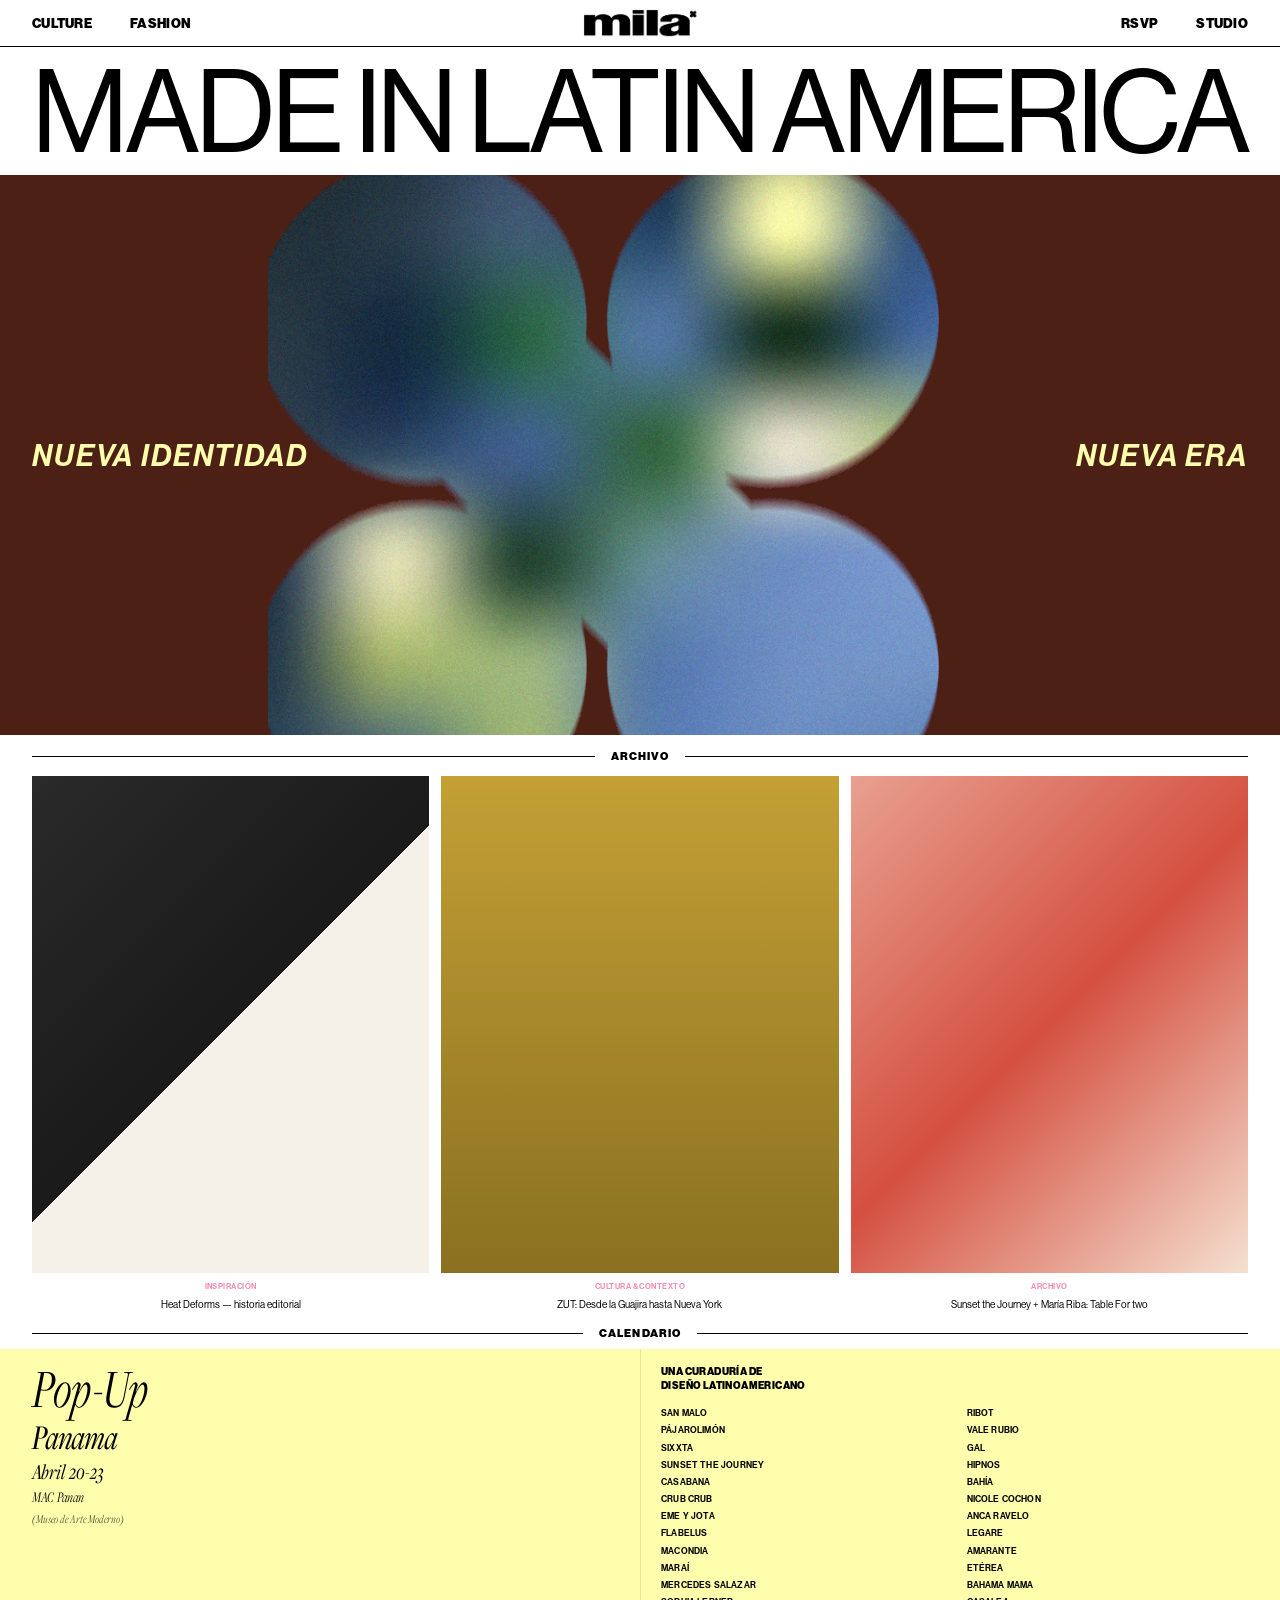
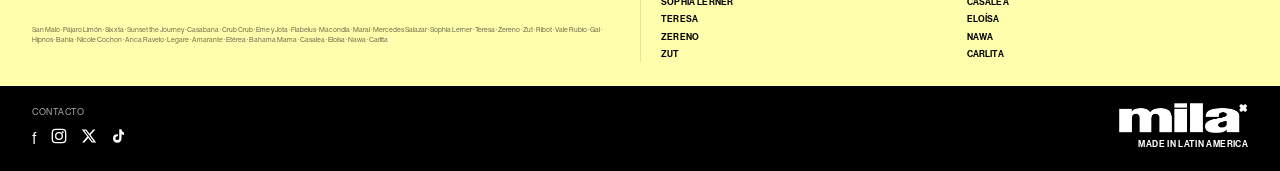
==== index.html @ c426e296 "Fix responsive issues: nav logo, tagline clipping, hero labels - Override global img max-width for n" ====
<!DOCTYPE html>
<html lang="es">
<head>
  <meta charset="UTF-8">
  <meta name="viewport" content="width=device-width, initial-scale=1.0">
  <title>MILA — Made in Latin America</title>
  <link rel="stylesheet" href="styles.css">
</head>
<body>

  <nav class="nav">
    <ul class="nav__links">
      <li><a href="culture.html">Culture</a></li>
      <li><a href="fashion.html">Fashion</a></li>
    </ul>
    <a href="/" class="nav__logo">
      <img src="assets/logo-black.png" alt="mila" class="nav__logo-img">
    </a>
    <ul class="nav__links">
      <li><a href="rsvp.html">RSVP</a></li>
      <li><a href="studio.html">Studio</a></li>
    </ul>
  </nav>

  <h1 class="hero-tagline">MADE IN LATIN AMERICA</h1>

  <section class="hero">
    <img src="assets/clover-gradient.png" alt="" class="hero__clover-img">
    <span class="hero__label hero__label--left">Nueva identidad</span>
    <span class="hero__label hero__label--right">Nueva era</span>
  </section>

  <div class="divider-line"></div>
  <h2 class="section-title">Archivo</h2>

  <section class="archivo">
    <article class="archivo__card">
      <div class="archivo__card-img archivo__card-img--editorial"></div>
      <span class="archivo__card-category">Inspiraci&oacute;n</span>
      <span class="archivo__card-title">Heat Deforms &mdash; historia editorial</span>
    </article>
    <article class="archivo__card">
      <div class="archivo__card-img archivo__card-img--zut"></div>
      <span class="archivo__card-category">Cultura &amp; Contexto</span>
      <span class="archivo__card-title">ZUT: Desde la Guajira hasta Nueva York</span>
    </article>
    <article class="archivo__card">
      <div class="archivo__card-img archivo__card-img--sunset"></div>
      <span class="archivo__card-category">Archivo</span>
      <span class="archivo__card-title">Sunset the Journey + Mar&iacute;a Riba: Table For two</span>
    </article>
  </section>

  <div class="divider-line"></div>
  <h2 class="section-title">Calendario</h2>

  <section class="calendario-section">
    <div class="calendario">
      <div class="calendario__poster">
        <div>
          <div class="calendario__poster-script">Pop-Up</div>
          <div class="calendario__poster-location">Panama</div>
          <div class="calendario__poster-dates">Abril 20-23</div>
          <div class="calendario__poster-venue">MAC Panan<br><small>(Museo de Arte Moderno)</small></div>
        </div>
        <div class="calendario__poster-brands-small">
          San Malo &middot; P&aacute;jaro Lim&oacute;n &middot; Sixxta &middot; Sunset the Journey &middot; Casabana &middot; Crub Crub &middot; Eme y Jota &middot; Flabelus &middot; Macondia &middot; Mara&iacute; &middot; Mercedes Salazar &middot; Sophia Lerner &middot; Teresa &middot; Zereno &middot; Zut &middot; Ribot &middot; Vale Rubio &middot; Gal &middot; Hipnos &middot; Bah&iacute;a &middot; Nicole Cochon &middot; Anca Ravelo &middot; Legare &middot; Amarante &middot; Et&eacute;rea &middot; Bahama Mama &middot; Casalea &middot; Elo&iacute;sa &middot; Nawa &middot; Carlita
        </div>
      </div>
      <div class="calendario__info">
        <div class="calendario__info-header">Una curadur&iacute;a de<br>dise&ntilde;o latinoamericano</div>
        <div class="calendario__brands">
          <span>San Malo</span><span>Ribot</span>
          <span>P&aacute;jarolim&oacute;n</span><span>Vale Rubio</span>
          <span>Sixxta</span><span>Gal</span>
          <span>Sunset the Journey</span><span>Hipnos</span>
          <span>Casabana</span><span>Bah&iacute;a</span>
          <span>Crub Crub</span><span>Nicole Cochon</span>
          <span>Eme y Jota</span><span>Anca Ravelo</span>
          <span>Flabelus</span><span>Legare</span>
          <span>Macondia</span><span>Amarante</span>
          <span>Mara&iacute;</span><span>Et&eacute;rea</span>
          <span>Mercedes Salazar</span><span>Bahama Mama</span>
          <span>Sophia Lerner</span><span>Casalea</span>
          <span>Teresa</span><span>Elo&iacute;sa</span>
          <span>Zereno</span><span>Nawa</span>
          <span>Zut</span><span>Carlita</span>
        </div>
      </div>
    </div>
  </section>

  <footer class="footer-black">
    <div class="footer-black__left">
      <span class="footer-black__label">Contacto</span>
      <ul class="footer-black__socials">
        <li><a href="#" aria-label="Facebook">f</a></li>
        <li><a href="#" aria-label="Instagram"><svg width="16" height="16" viewBox="0 0 24 24" fill="none" stroke="currentColor" stroke-width="2" stroke-linecap="round" stroke-linejoin="round"><rect x="2" y="2" width="20" height="20" rx="5" ry="5"/><circle cx="12" cy="12" r="5"/><circle cx="17.5" cy="6.5" r="1.5" fill="currentColor" stroke="none"/></svg></a></li>
        <li><a href="#" aria-label="X/Twitter"><svg width="16" height="16" viewBox="0 0 24 24" fill="currentColor"><path d="M18.244 2.25h3.308l-7.227 8.26 8.502 11.24H16.17l-5.214-6.817L4.99 21.75H1.68l7.73-8.835L1.254 2.25H8.08l4.713 6.231zm-1.161 17.52h1.833L7.084 4.126H5.117z"/></svg></a></li>
        <li><a href="#" aria-label="TikTok"><svg width="16" height="16" viewBox="0 0 24 24" fill="currentColor"><path d="M19.59 6.69a4.83 4.83 0 0 1-3.77-4.25V2h-3.45v13.67a2.89 2.89 0 0 1-2.88 2.5 2.89 2.89 0 0 1 0-5.78 2.92 2.92 0 0 1 .88.13V9.4a6.84 6.84 0 0 0-1-.05A6.33 6.33 0 0 0 3 15.57 6.33 6.33 0 0 0 9.37 22a6.33 6.33 0 0 0 6.38-6.22V9.4a8.16 8.16 0 0 0 3.84.96V7.04a4.84 4.84 0 0 1-.01-.35Z"/></svg></a></li>
      </ul>
    </div>
    <div class="footer-black__right">
      <img src="assets/logo-white.png" alt="mila" class="footer__logo-img">
      <span class="footer-black__tagline">Made in Latin America</span>
    </div>
  </footer>

  <script>
    function fitTagline() {
      var el = document.querySelector('.hero-tagline');
      if (!el) return;
      var span = document.createElement('span');
      span.style.cssText = 'position:absolute;visibility:hidden;white-space:nowrap;font:400 100px/1 "Neue Haas Grotesk","Helvetica Neue",Helvetica,Arial,sans-serif;letter-spacing:-0.03em;text-transform:uppercase';
      span.textContent = el.textContent;
      document.body.appendChild(span);
      var textW = span.offsetWidth;
      document.body.removeChild(span);
      var targetW = window.innerWidth;
      var pad = parseFloat(getComputedStyle(document.documentElement).getPropertyValue('--pad')) || 32;
      var availW = targetW - pad * 2;
      el.style.fontSize = (availW / textW * 100) + 'px';
    }
    document.fonts.ready.then(fitTagline);
    window.addEventListener('resize', fitTagline);
  </script>
</body>
</html>
---- styles.css ----
/* ============================================
   MILA — Made in Latin America
   Brand Website Styles (2026)
   ============================================ */

/* --- Neue Haas Grotesk Display Pro --- */
@font-face {
  font-family: 'Neue Haas Grotesk';
  src: url('fonts/NHaasGrotesk/NHaasGroteskDSPro-55Rg.woff2') format('woff2'),
       url('fonts/NHaasGrotesk/NHaasGroteskDSPro-55Rg.otf') format('opentype');
  font-weight: 400;
  font-style: normal;
  font-display: swap;
}

@font-face {
  font-family: 'Neue Haas Grotesk';
  src: url('fonts/NHaasGrotesk/NHaasGroteskDSPro-56It.woff2') format('woff2'),
       url('fonts/NHaasGrotesk/NHaasGroteskDSPro-56It.otf') format('opentype');
  font-weight: 400;
  font-style: italic;
  font-display: swap;
}

@font-face {
  font-family: 'Neue Haas Grotesk';
  src: url('fonts/NHaasGrotesk/NHaasGroteskDSPro-65Md.woff2') format('woff2'),
       url('fonts/NHaasGrotesk/NHaasGroteskDSPro-65Md.otf') format('opentype');
  font-weight: 500;
  font-style: normal;
  font-display: swap;
}

@font-face {
  font-family: 'Neue Haas Grotesk';
  src: url('fonts/NHaasGrotesk/NHaasGroteskDSPro-66MdIt.woff2') format('woff2'),
       url('fonts/NHaasGrotesk/NHaasGroteskDSPro-66MdIt.otf') format('opentype');
  font-weight: 500;
  font-style: italic;
  font-display: swap;
}

@font-face {
  font-family: 'Neue Haas Grotesk';
  src: url('fonts/NHaasGrotesk/NHaasGroteskDSPro-95Blk.woff2') format('woff2'),
       url('fonts/NHaasGrotesk/NHaasGroteskDSPro-95Blk.otf') format('opentype');
  font-weight: 900;
  font-style: normal;
  font-display: swap;
}

/* --- Freight Display Compressed Pro --- */
@font-face {
  font-family: 'Freight Display';
  src: url('fonts/FreightDisplay/FreightDisplayCompressed-Light.woff2') format('woff2'),
       url('fonts/FreightDisplay/FreightDisplayCompressed-Light.otf') format('opentype');
  font-weight: 300;
  font-style: normal;
  font-display: swap;
}

@font-face {
  font-family: 'Freight Display';
  src: url('fonts/FreightDisplay/FreightDisplayCompressed-LightItalic.woff2') format('woff2'),
       url('fonts/FreightDisplay/FreightDisplayCompressed-LightItalic.otf') format('opentype');
  font-weight: 300;
  font-style: italic;
  font-display: swap;
}

@font-face {
  font-family: 'Freight Display';
  src: url('fonts/FreightDisplay/FreightDisplayCompressed-Book.woff2') format('woff2'),
       url('fonts/FreightDisplay/FreightDisplayCompressed-Book.otf') format('opentype');
  font-weight: 400;
  font-style: normal;
  font-display: swap;
}

@font-face {
  font-family: 'Freight Display';
  src: url('fonts/FreightDisplay/FreightDisplayCompressed-BookItalic.woff2') format('woff2'),
       url('fonts/FreightDisplay/FreightDisplayCompressed-BookItalic.otf') format('opentype');
  font-weight: 400;
  font-style: italic;
  font-display: swap;
}

@font-face {
  font-family: 'Freight Display';
  src: url('fonts/FreightDisplay/FreightDisplayCompressed-Medium.woff2') format('woff2'),
       url('fonts/FreightDisplay/FreightDisplayCompressed-Medium.otf') format('opentype');
  font-weight: 500;
  font-style: normal;
  font-display: swap;
}

@font-face {
  font-family: 'Freight Display';
  src: url('fonts/FreightDisplay/FreightDisplayCompressed-MediumItalic.woff2') format('woff2'),
       url('fonts/FreightDisplay/FreightDisplayCompressed-MediumItalic.otf') format('opentype');
  font-weight: 500;
  font-style: italic;
  font-display: swap;
}

:root {
  --yellow: #FFFEAC;
  --pink: #F48BB3;
  --cream: #F1EDE4;
  --black: #000000;
  --burgundy: #4E1717;
  --brown: #593622;
  --green: #3A6A53;
  --blue: #638DB8;
  --gray: #605F5B;
  --lavender: #9582B8;
  --font-sans: 'Neue Haas Grotesk', 'Helvetica Neue', Helvetica, Arial, sans-serif;
  --font-serif: 'Freight Display', Georgia, 'Times New Roman', serif;
  --pad: 32px;
}

*, *::before, *::after { margin: 0; padding: 0; box-sizing: border-box; }

html {
  font-size: 16px;
  -webkit-font-smoothing: antialiased;
  -moz-osx-font-smoothing: grayscale;
}

body {
  font-family: var(--font-sans);
  color: var(--black);
  background: #fff;
  line-height: 1.4;
}

a { text-decoration: none; color: inherit; }
img { max-width: 100%; display: block; }
img.nav__logo-img,
img.footer__logo-img { max-width: none; }

/* ============================================
   NAVIGATION
   ============================================ */
.nav {
  display: flex;
  align-items: center;
  justify-content: space-between;
  padding: 12px var(--pad);
  border-bottom: 1px solid var(--black);
  position: sticky;
  top: 0;
  background: #fff;
  z-index: 100;
}

.nav--dark {
  background: var(--black);
  border-bottom-color: rgba(255,255,255,0.15);
}

.nav--dark .nav__links a,
.nav--dark .logo-text,
.nav--dark .logo-clover { color: #fff; }

.nav__links {
  display: flex;
  gap: clamp(12px, 3vw, 48px);
  list-style: none;
}

.nav__links a {
  font-family: var(--font-sans);
  font-size: clamp(9px, 1.2vw, 13px);
  font-weight: 700;
  text-transform: uppercase;
  letter-spacing: 0.02em;
  transition: opacity 0.2s;
}

.nav__links a:hover { opacity: 0.6; }

.nav__links a.active {
  font-weight: 700;
  text-decoration: underline;
  text-underline-offset: 4px;
}

.nav__logo {
  position: absolute;
  left: 50%;
  transform: translateX(-50%);
  display: flex;
  align-items: center;
}

.nav__logo-img {
  height: clamp(18px, 2.5vw, 28px);
  width: auto;
}

/* ============================================
   HOMEPAGE HERO
   ============================================ */
.hero-tagline {
  margin: 0;
  padding: 8px var(--pad) 4px;
  font-family: var(--font-sans);
  font-weight: 400;
  letter-spacing: -0.03em;
  line-height: 1;
  text-transform: uppercase;
  white-space: nowrap;
  width: 100%;
  display: block;
}

.hero {
  margin: 0;
  position: relative;
  background: #4C2015;
  overflow: hidden;
  aspect-ratio: 16 / 7;
  display: flex;
  align-items: center;
  justify-content: center;
}

.hero__clover-img {
  height: 130%;
  width: auto;
  object-fit: contain;
  animation: clover-spin 30s linear infinite;
}

@keyframes clover-spin {
  0%   { transform: rotate(0deg) scale(1); }
  50%  { transform: rotate(180deg) scale(1.05); }
  100% { transform: rotate(360deg) scale(1); }
}

.hero__label {
  position: absolute;
  font-family: var(--font-sans);
  font-size: clamp(11px, 2.4vw, 36px);
  font-weight: 500;
  font-style: italic;
  letter-spacing: 0.06em;
  text-transform: uppercase;
  color: var(--yellow);
}

.hero__label--left { top: 50%; left: var(--pad); transform: translateY(-50%); }
.hero__label--right { top: 50%; right: var(--pad); transform: translateY(-50%); }

/* ============================================
   SECTION DIVIDERS & TITLES
   ============================================ */
.divider-line {
  display: none;
}

.section-title {
  font-family: var(--font-sans);
  font-size: 11px;
  font-weight: 700;
  text-transform: uppercase;
  letter-spacing: 0.1em;
  text-align: center;
  margin: 14px var(--pad) 8px;
  display: flex;
  align-items: center;
  gap: 16px;
}

.section-title::before,
.section-title::after {
  content: '';
  flex: 1;
  height: 1px;
  background: var(--black);
}

/* ============================================
   ARCHIVO GRID (homepage)
   ============================================ */
.archivo {
  padding: 4px var(--pad) 0;
  display: grid;
  grid-template-columns: repeat(3, 1fr);
  gap: 12px;
}

.archivo__card {
  display: flex;
  flex-direction: column;
  align-items: center;
  gap: 6px;
  cursor: pointer;
  transition: opacity 0.2s;
  text-align: center;
}

.archivo__card:hover { opacity: 0.8; }

.archivo__card-img {
  width: 100%;
  aspect-ratio: 4 / 5;
  object-fit: cover;
  border-radius: 0;
  background: var(--cream);
}

.archivo__card-img--editorial {
  background: linear-gradient(135deg, #2a2a2a 0%, #1a1a1a 50%, #f5f0e8 50%, #f5f0e8 100%);
}
.archivo__card-img--zut {
  background: linear-gradient(180deg, #c4a035 0%, #8a7020 100%);
}
.archivo__card-img--sunset {
  background: linear-gradient(135deg, #e8a090 0%, #d45040 50%, #f5e0d0 100%);
}

.archivo__card-category {
  font-family: var(--font-sans);
  font-size: 8px;
  font-weight: 500;
  text-transform: uppercase;
  letter-spacing: 0.06em;
  color: var(--pink);
  margin-top: 2px;
}

.archivo__card-title {
  font-family: var(--font-sans);
  font-size: 10px;
  font-weight: 400;
  color: var(--black);
  line-height: 1.35;
}

/* ============================================
   CALENDARIO SECTION (homepage)
   ============================================ */
.calendario-section {
  background: var(--yellow);
  padding: 0 var(--pad) 24px;
}

.calendario {
  display: grid;
  grid-template-columns: 1fr 1fr;
  gap: 0;
}

.calendario__poster {
  padding: 16px 20px 16px 0;
  color: var(--black);
  display: flex;
  flex-direction: column;
  justify-content: space-between;
  min-height: 280px;
}

.calendario__poster-script {
  font-family: var(--font-serif);
  font-style: italic;
  font-size: clamp(32px, 5vw, 56px);
  font-weight: 300;
  line-height: 0.9;
}

.calendario__poster-location {
  font-family: var(--font-serif);
  font-style: italic;
  font-size: clamp(20px, 3vw, 36px);
  font-weight: 400;
  line-height: 1.1;
  margin-top: 2px;
}

.calendario__poster-dates {
  font-family: var(--font-serif);
  font-style: italic;
  font-size: clamp(14px, 1.8vw, 22px);
  font-weight: 400;
  line-height: 1.2;
  margin-top: 2px;
}

.calendario__poster-venue {
  font-family: var(--font-serif);
  font-style: italic;
  font-size: clamp(10px, 1.2vw, 16px);
  font-weight: 300;
  margin-top: 1px;
}

.calendario__poster-venue small {
  font-size: 0.8em;
  opacity: 0.7;
}

.calendario__poster-brands-small {
  font-family: var(--font-sans);
  font-size: 7px;
  line-height: 1.5;
  margin-top: 20px;
  opacity: 0.6;
}

.calendario__info {
  display: flex;
  flex-direction: column;
  gap: 12px;
  padding: 16px 0 0 20px;
  border-left: 1px solid rgba(0,0,0,0.1);
}

.calendario__info-header {
  font-family: var(--font-sans);
  font-size: 10px;
  font-weight: 700;
  text-transform: uppercase;
  letter-spacing: 0.04em;
  line-height: 1.4;
}

.calendario__brands {
  display: grid;
  grid-template-columns: 1fr 1fr;
  gap: 1px 24px;
}

.calendario__brands span {
  font-family: var(--font-sans);
  font-size: 9px;
  font-weight: 500;
  line-height: 1.8;
  text-transform: uppercase;
  letter-spacing: 0.02em;
}

/* ============================================
   FOOTER (black bar)
   ============================================ */
.footer-black {
  background: var(--black);
  color: #fff;
  padding: 16px var(--pad) 20px;
  display: flex;
  align-items: flex-end;
  justify-content: space-between;
}

.footer-black__left {
  display: flex;
  flex-direction: column;
  gap: 10px;
}

.footer-black__label {
  font-family: var(--font-sans);
  font-size: 9px;
  font-weight: 400;
  text-transform: uppercase;
  letter-spacing: 0.08em;
  opacity: 0.7;
}

.footer-black__socials {
  display: flex;
  gap: 14px;
  list-style: none;
}

.footer-black__socials a {
  font-size: 16px;
  color: #fff;
  transition: opacity 0.2s;
}

.footer-black__socials a:hover { opacity: 0.6; }

.footer-black__right {
  display: flex;
  flex-direction: column;
  align-items: flex-end;
  gap: 4px;
  color: #fff;
}

.footer-logo {
  display: inline-flex;
  align-items: flex-start;
}

.footer__logo-img {
  height: clamp(20px, 3vw, 32px);
  width: auto;
}

.footer-black__tagline {
  font-family: var(--font-sans);
  font-size: 9px;
  font-weight: 500;
  text-transform: uppercase;
  letter-spacing: 0.04em;
  color: #fff;
}

/* Standalone footer for inner pages */
.footer.footer--standalone {
  margin-top: 60px;
  padding: 24px var(--pad) 28px;
  background: var(--black);
  color: #fff;
  display: flex;
  flex-direction: row;
  align-items: flex-end;
  justify-content: space-between;
}

.footer__left {
  display: flex;
  flex-direction: column;
  gap: 10px;
}

.footer__label {
  font-family: var(--font-sans);
  font-size: 9px;
  font-weight: 400;
  text-transform: uppercase;
  letter-spacing: 0.08em;
  opacity: 0.7;
}

.footer__socials {
  display: flex;
  gap: 14px;
  list-style: none;
}

.footer__socials a {
  font-size: 16px;
  color: #fff;
  transition: opacity 0.2s;
}

.footer__socials a:hover { opacity: 0.6; }

.footer__right {
  display: flex;
  flex-direction: column;
  align-items: flex-end;
  gap: 4px;
  color: #fff;
}

.footer__right .footer-logo .logo-text { font-size: 24px; color: inherit; }
.footer__right .footer-logo .logo-clover { color: inherit; }

.footer__right > span:last-child {
  font-family: var(--font-sans);
  font-size: 9px;
  font-weight: 500;
  text-transform: uppercase;
  letter-spacing: 0.04em;
}

/* ============================================
   PAGE HERO (for inner pages)
   ============================================ */
.page-hero {
  padding: 60px var(--pad) 48px;
  border-bottom: 1px solid var(--black);
}

.page-hero--dark {
  background: var(--black);
  color: #fff;
  border-bottom: none;
}

.page-hero--burgundy {
  background: var(--burgundy);
  color: var(--yellow);
  border-bottom: none;
}

.page-hero__label {
  font-family: var(--font-sans);
  font-size: 10px;
  font-weight: 500;
  text-transform: uppercase;
  letter-spacing: 0.1em;
  margin-bottom: 24px;
  display: block;
}

.page-hero__title {
  font-family: var(--font-serif);
  font-size: clamp(40px, 6vw, 80px);
  font-weight: 300;
  line-height: 1.05;
  letter-spacing: -0.02em;
}

.page-hero__title em {
  font-style: italic;
  font-weight: 300;
}

.page-hero__title strong {
  font-family: var(--font-sans);
  font-weight: 900;
  font-style: normal;
}

.page-hero__subtitle {
  font-family: var(--font-sans);
  font-size: 15px;
  font-weight: 400;
  line-height: 1.6;
  max-width: 560px;
  margin-top: 24px;
  opacity: 0.85;
}

/* ============================================
   ARTICLE GRID (Culture / Fashion)
   ============================================ */
.article-grid {
  padding: 32px var(--pad) 0;
}

.article-grid__featured {
  display: grid;
  grid-template-columns: 1.2fr 1fr;
  gap: 32px;
  margin-bottom: 48px;
  padding-bottom: 48px;
  border-bottom: 1px solid rgba(0,0,0,0.1);
}

.article-grid__featured-img {
  aspect-ratio: 4 / 5;
  background: var(--cream);
  border-radius: 2px;
}

.article-grid__featured-content {
  display: flex;
  flex-direction: column;
  justify-content: center;
  gap: 16px;
}

.article-grid__featured-cat {
  font-family: var(--font-sans);
  font-size: 10px;
  font-weight: 500;
  text-transform: uppercase;
  letter-spacing: 0.1em;
  color: var(--burgundy);
}

.article-grid__featured-title {
  font-family: var(--font-serif);
  font-size: clamp(28px, 3.5vw, 48px);
  font-weight: 400;
  line-height: 1.1;
  letter-spacing: -0.02em;
}

.article-grid__featured-excerpt {
  font-family: var(--font-sans);
  font-size: 14px;
  font-weight: 400;
  line-height: 1.6;
  color: var(--gray);
  max-width: 440px;
}

.article-grid__featured-link {
  font-family: var(--font-sans);
  font-size: 11px;
  font-weight: 500;
  text-transform: uppercase;
  letter-spacing: 0.05em;
  border-bottom: 1px solid var(--black);
  align-self: flex-start;
  padding-bottom: 2px;
  transition: opacity 0.2s;
}

.article-grid__featured-link:hover { opacity: 0.6; }

.article-grid__items {
  display: grid;
  grid-template-columns: repeat(3, 1fr);
  gap: 24px;
}

.article-card {
  display: flex;
  flex-direction: column;
  gap: 12px;
  cursor: pointer;
  transition: opacity 0.2s;
}

.article-card:hover { opacity: 0.8; }

.article-card__img {
  width: 100%;
  aspect-ratio: 3 / 4;
  border-radius: 2px;
  background: var(--cream);
}

.article-card__cat {
  font-family: var(--font-sans);
  font-size: 9px;
  font-weight: 500;
  text-transform: uppercase;
  letter-spacing: 0.08em;
  color: var(--burgundy);
}

.article-card__title {
  font-family: var(--font-serif);
  font-size: 18px;
  font-weight: 400;
  line-height: 1.2;
  letter-spacing: -0.01em;
}

.article-card__excerpt {
  font-family: var(--font-sans);
  font-size: 12px;
  line-height: 1.5;
  color: var(--gray);
}

/* ============================================
   EVENTS (RSVP page)
   ============================================ */
.events-section {
  padding: 0 var(--pad);
}

.event-featured {
  display: grid;
  grid-template-columns: 1fr 1fr;
  gap: 32px;
  padding: 48px 0;
  border-bottom: 1px solid rgba(0,0,0,0.1);
}

.event-featured__poster {
  background: var(--burgundy);
  border-radius: 4px;
  padding: 40px 32px;
  color: var(--yellow);
  display: flex;
  flex-direction: column;
  justify-content: flex-end;
  min-height: 420px;
  position: relative;
  overflow: hidden;
}

.event-featured__poster-clover {
  position: absolute;
  top: 50%;
  left: 50%;
  transform: translate(-50%, -50%);
  width: 180px;
  height: 180px;
  opacity: 0.3;
}

.event-featured__poster-clover div {
  width: 80px;
  height: 80px;
  border-radius: 50%;
  position: absolute;
  filter: blur(12px);
}

.event-featured__poster-clover div:nth-child(1) {
  background: #7BA8D4; top: 0; left: 50%; transform: translateX(-50%);
}
.event-featured__poster-clover div:nth-child(2) {
  background: #8BC49A; top: 50%; left: 0; transform: translateY(-50%);
}
.event-featured__poster-clover div:nth-child(3) {
  background: #7BA8D4; top: 50%; right: 0; transform: translateY(-50%);
}
.event-featured__poster-clover div:nth-child(4) {
  background: #D4E87B; bottom: 0; left: 50%; transform: translateX(-50%);
}

.event-featured__details {
  display: flex;
  flex-direction: column;
  justify-content: center;
  gap: 24px;
}

.event-featured__date {
  font-family: var(--font-sans);
  font-size: 11px;
  font-weight: 500;
  text-transform: uppercase;
  letter-spacing: 0.08em;
  color: var(--burgundy);
}

.event-featured__title {
  font-family: var(--font-serif);
  font-size: clamp(32px, 4vw, 52px);
  font-weight: 300;
  font-style: italic;
  line-height: 1.1;
}

.event-featured__location {
  font-family: var(--font-sans);
  font-size: 13px;
  line-height: 1.5;
  color: var(--gray);
}

.event-featured__brands-label {
  font-family: var(--font-sans);
  font-size: 10px;
  font-weight: 700;
  text-transform: uppercase;
  letter-spacing: 0.05em;
  margin-bottom: 8px;
}

.event-featured__brands-list {
  font-family: var(--font-sans);
  font-size: 11px;
  line-height: 1.8;
  color: var(--gray);
}

.rsvp-btn {
  display: inline-block;
  padding: 14px 40px;
  background: var(--black);
  color: var(--yellow);
  font-family: var(--font-sans);
  font-size: 11px;
  font-weight: 700;
  text-transform: uppercase;
  letter-spacing: 0.08em;
  border: none;
  border-radius: 0;
  cursor: pointer;
  transition: opacity 0.2s;
  align-self: flex-start;
}

.rsvp-btn:hover { opacity: 0.8; }

.events-list {
  padding: 48px 0;
}

.events-list__title {
  font-family: var(--font-sans);
  font-size: 12px;
  font-weight: 500;
  text-transform: uppercase;
  letter-spacing: 0.1em;
  margin-bottom: 24px;
  padding-bottom: 8px;
  border-bottom: 1px solid var(--black);
}

.event-row {
  display: grid;
  grid-template-columns: 200px 1fr 200px 120px;
  gap: 24px;
  align-items: center;
  padding: 20px 0;
  border-bottom: 1px solid rgba(0,0,0,0.08);
  transition: background 0.15s;
}

.event-row:hover { background: rgba(0,0,0,0.02); }

.event-row__date {
  font-family: var(--font-sans);
  font-size: 11px;
  font-weight: 500;
  text-transform: uppercase;
  letter-spacing: 0.05em;
  color: var(--burgundy);
}

.event-row__name {
  font-family: var(--font-serif);
  font-size: 20px;
  font-weight: 400;
  font-style: italic;
}

.event-row__location {
  font-family: var(--font-sans);
  font-size: 11px;
  color: var(--gray);
}

.event-row__cta {
  font-family: var(--font-sans);
  font-size: 10px;
  font-weight: 600;
  text-transform: uppercase;
  letter-spacing: 0.05em;
  text-align: right;
}

/* Conversatorios */
.conversatorios {
  padding: 48px 0;
  border-top: 1px solid rgba(0,0,0,0.1);
}

.conversatorios__grid {
  display: grid;
  grid-template-columns: repeat(3, 1fr);
  gap: 24px;
  margin-top: 24px;
}

.conversatorio-card {
  padding: 32px 24px;
  border: 1px solid rgba(0,0,0,0.1);
  border-radius: 2px;
}

.conversatorio-card__brand {
  font-family: var(--font-sans);
  font-size: 10px;
  font-weight: 700;
  text-transform: uppercase;
  letter-spacing: 0.05em;
  color: var(--burgundy);
  margin-bottom: 8px;
}

.conversatorio-card__title {
  font-family: var(--font-sans);
  font-size: 16px;
  font-weight: 700;
  line-height: 1.3;
  margin-bottom: 12px;
}

.conversatorio-card__desc {
  font-family: var(--font-sans);
  font-size: 12px;
  line-height: 1.5;
  color: var(--gray);
}

/* ============================================
   STUDIO PAGE
   ============================================ */
.studio-intro {
  padding: 48px var(--pad);
  max-width: 680px;
}

.studio-intro p {
  font-family: var(--font-sans);
  font-size: 15px;
  line-height: 1.7;
  color: var(--gray);
}

.collab-grid {
  padding: 0 var(--pad);
  display: flex;
  flex-direction: column;
  gap: 0;
}

.collab-card {
  display: grid;
  grid-template-columns: 1fr 1fr;
  gap: 0;
  border-top: 1px solid rgba(0,0,0,0.1);
  min-height: 400px;
}

.collab-card:nth-child(even) .collab-card__img { order: 2; }
.collab-card:nth-child(even) .collab-card__content { order: 1; }

.collab-card__img {
  background: var(--cream);
  min-height: 400px;
  display: flex;
  align-items: center;
  justify-content: center;
}

.collab-card__img-inner {
  font-family: var(--font-serif);
  font-size: clamp(28px, 3vw, 40px);
  font-weight: 400;
  font-style: italic;
  text-align: center;
  padding: 40px;
  line-height: 1.2;
  color: var(--black);
  opacity: 0.4;
}

.collab-card__content {
  padding: 48px 40px;
  display: flex;
  flex-direction: column;
  justify-content: center;
  gap: 16px;
}

.collab-card__label {
  font-family: var(--font-sans);
  font-size: 10px;
  font-weight: 500;
  text-transform: uppercase;
  letter-spacing: 0.1em;
  color: var(--burgundy);
}

.collab-card__title {
  font-family: var(--font-serif);
  font-size: clamp(24px, 3vw, 36px);
  font-weight: 400;
  line-height: 1.15;
  letter-spacing: -0.01em;
}

.collab-card__title em { font-style: italic; font-weight: 300; }

.collab-card__brands {
  font-family: var(--font-sans);
  font-size: 13px;
  font-weight: 700;
  text-transform: uppercase;
  letter-spacing: 0.03em;
}

.collab-card__desc {
  font-family: var(--font-sans);
  font-size: 13px;
  line-height: 1.6;
  color: var(--gray);
  max-width: 400px;
}

.collab-card__link {
  font-family: var(--font-sans);
  font-size: 11px;
  font-weight: 500;
  text-transform: uppercase;
  letter-spacing: 0.05em;
  border-bottom: 1px solid var(--black);
  align-self: flex-start;
  padding-bottom: 2px;
  transition: opacity 0.2s;
}

.collab-card__link:hover { opacity: 0.6; }

/* Color variant backgrounds for collab cards */
.collab-card__img--pink { background: var(--pink); }
.collab-card__img--yellow { background: var(--yellow); }
.collab-card__img--burgundy { background: var(--burgundy); }
.collab-card__img--burgundy .collab-card__img-inner { color: var(--yellow); opacity: 0.5; }
.collab-card__img--green { background: var(--green); }
.collab-card__img--green .collab-card__img-inner { color: var(--yellow); opacity: 0.5; }

/* ============================================
   RESPONSIVE
   ============================================ */
/* ============================================
   TABLET (≤768px)
   ============================================ */
@media (max-width: 768px) {
  :root { --pad: 20px; }

  .nav { padding: 10px var(--pad); }
  .nav__links { gap: 20px; }
  .nav__links a { font-size: 10px; }

  .hero { aspect-ratio: 16 / 9; }

  .archivo {
    grid-template-columns: repeat(3, 1fr);
    gap: 10px;
  }

  .article-grid__featured { grid-template-columns: 1fr; }
  .article-grid__items { grid-template-columns: repeat(2, 1fr); gap: 16px; }

  .calendario { grid-template-columns: 1fr 1fr; }

  .event-featured { grid-template-columns: 1fr; }
  .event-row { grid-template-columns: 1fr 1fr; gap: 8px; }
  .conversatorios__grid { grid-template-columns: 1fr; }

  .collab-card { grid-template-columns: 1fr; }
  .collab-card__img { min-height: 240px; }
  .collab-card:nth-child(even) .collab-card__img { order: 0; }
  .collab-card:nth-child(even) .collab-card__content { order: 0; }

  .footer.footer--standalone {
    flex-direction: row;
    align-items: flex-end;
  }
}

/* ============================================
   MOBILE (≤480px)
   ============================================ */
@media (max-width: 480px) {
  :root { --pad: 14px; }

  .nav { padding: 8px var(--pad); }
  .nav__logo-img { height: 18px; }
  .nav__links { gap: 12px; }
  .nav__links a { font-size: 9px; font-weight: 500; }

  .hero { aspect-ratio: 4 / 3; }
  .hero__clover-img { height: 110%; }

  .section-title { font-size: 10px; margin: 10px var(--pad) 6px; gap: 10px; }

  .archivo { grid-template-columns: repeat(3, 1fr); gap: 8px; }
  .archivo__card-category { font-size: 7px; }
  .archivo__card-title { font-size: 8px; }

  .calendario { grid-template-columns: 1fr !important; }
  .calendario__info { padding: 16px 0 0; border-left: none; border-top: 1px solid rgba(0,0,0,0.1); }
  .calendario__poster { min-height: auto; padding: 12px 0; }
  .calendario__poster-script { font-size: 32px; }
  .calendario__poster-location { font-size: 20px; }
  .calendario__poster-dates { font-size: 14px; }
  .calendario__poster-venue { font-size: 10px; }
  .calendario__poster-brands-small { font-size: 6px; }
  .calendario__info-header { font-size: 9px; }
  .calendario__brands span { font-size: 8px; }

  .footer-black { padding: 14px var(--pad) 16px; }
  .footer-black__socials { gap: 10px; }
  .footer-black__socials a { font-size: 14px; }
  .footer-black__label { font-size: 8px; }
  .footer-black__tagline { font-size: 7px; }

  .footer.footer--standalone {
    flex-direction: row;
    align-items: flex-end;
    padding: 14px var(--pad) 16px;
  }
  .footer__label { font-size: 8px; }
  .footer__socials a { font-size: 14px; }
  .footer__right > span:last-child { font-size: 7px; }

  .article-grid__items { grid-template-columns: 1fr; }
  .article-grid__featured-title { font-size: 24px; }

  .event-featured { gap: 20px; }
  .event-row { grid-template-columns: 1fr; gap: 4px; padding: 12px 0; }
  .event-row__cta { text-align: left; }

  .collab-card__content { padding: 24px var(--pad); }

  .page-hero { padding: 32px var(--pad) 24px; }
  .page-hero__title { font-size: 32px; }
  .page-hero__subtitle { font-size: 13px; }
  .page-hero__label { font-size: 9px; }
}
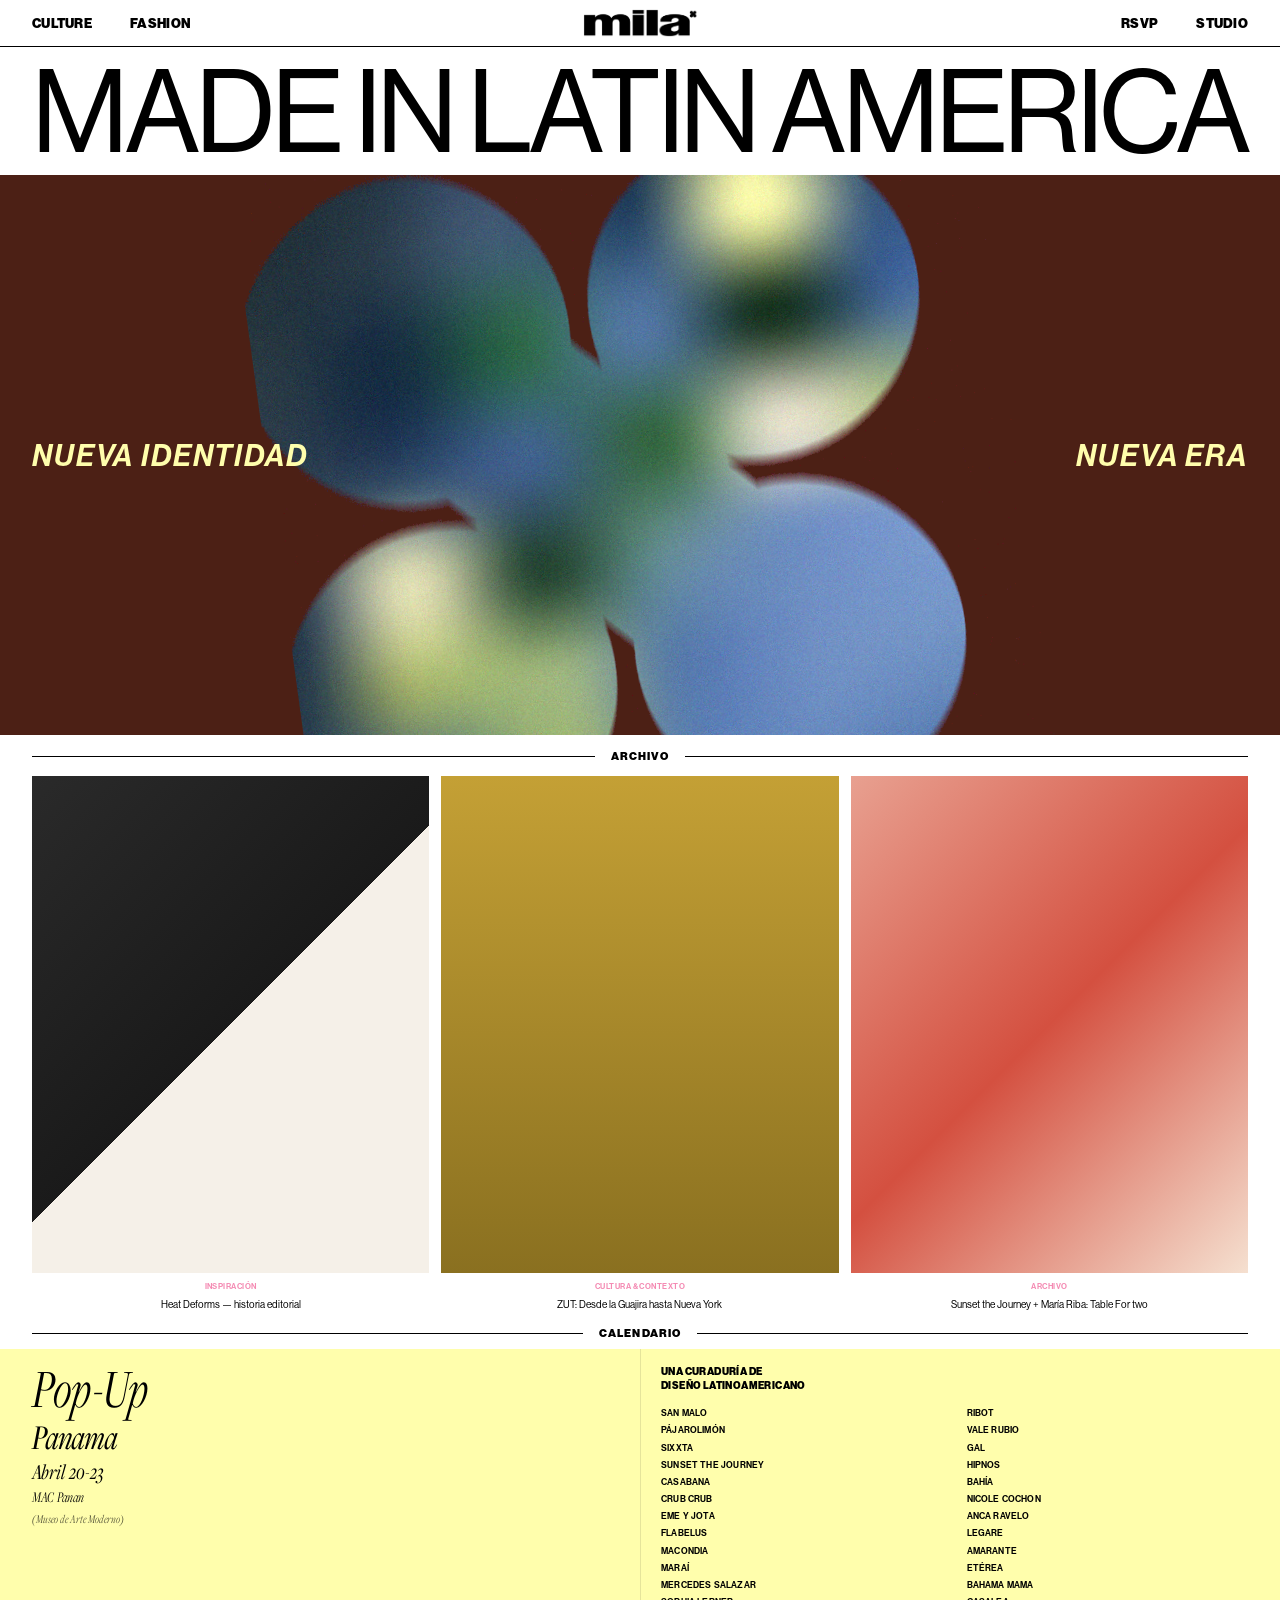
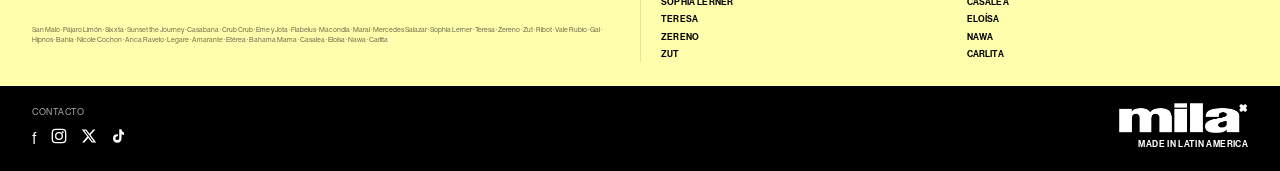
==== commit e5b99f6c: "Add motion layer: scroll reveals, hover effects, page transitions - Scroll-triggered fade/slide-in a" ====
--- a/index.html
+++ b/index.html
@@ -4,9 +4,31 @@
   <meta charset="UTF-8">
   <meta name="viewport" content="width=device-width, initial-scale=1.0">
   <title>MILA — Made in Latin America</title>
+  <meta name="description" content="MILA is a cultural fashion platform and living archive celebrating Latin American design, designers, and identity.">
+  <link rel="canonical" href="https://mila-xi-six.vercel.app/">
+  <link rel="alternate" hreflang="es" href="https://mila-xi-six.vercel.app/">
+  <link rel="alternate" hreflang="x-default" href="https://mila-xi-six.vercel.app/">
+  <!-- Open Graph -->
+  <meta property="og:type" content="website">
+  <meta property="og:title" content="MILA — Made in Latin America">
+  <meta property="og:description" content="MILA is a cultural fashion platform and living archive celebrating Latin American design, designers, and identity.">
+  <meta property="og:url" content="https://mila-xi-six.vercel.app/">
+  <meta property="og:image" content="https://mila-xi-six.vercel.app/assets/logos/hero_crop.png">
+  <meta property="og:locale" content="es_LA">
+  <meta property="og:locale:alternate" content="en_US">
+  <meta property="og:site_name" content="MILA">
+  <!-- Twitter Card -->
+  <meta name="twitter:card" content="summary_large_image">
+  <meta name="twitter:title" content="MILA — Made in Latin America">
+  <meta name="twitter:description" content="MILA is a cultural fashion platform and living archive celebrating Latin American design, designers, and identity.">
+  <meta name="twitter:image" content="https://mila-xi-six.vercel.app/assets/logos/hero_crop.png">
+  <!-- Favicon -->
+  <link rel="icon" type="image/png" href="assets/clover-gradient.png">
+  <link rel="apple-touch-icon" href="assets/clover-gradient.png">
   <link rel="stylesheet" href="styles.css">
 </head>
 <body>
+  <div class="page-transition"></div>
 
   <nav class="nav">
     <ul class="nav__links">
@@ -22,6 +44,7 @@
     </ul>
   </nav>
 
+  <main>
   <h1 class="hero-tagline">MADE IN LATIN AMERICA</h1>
 
   <section class="hero">
@@ -31,20 +54,20 @@
   </section>
 
   <div class="divider-line"></div>
-  <h2 class="section-title">Archivo</h2>
+  <h2 class="section-title reveal">Archivo</h2>
 
-  <section class="archivo">
-    <article class="archivo__card">
+  <section class="archivo reveal-stagger">
+    <article class="archivo__card reveal">
       <div class="archivo__card-img archivo__card-img--editorial"></div>
       <span class="archivo__card-category">Inspiraci&oacute;n</span>
       <span class="archivo__card-title">Heat Deforms &mdash; historia editorial</span>
     </article>
-    <article class="archivo__card">
+    <article class="archivo__card reveal">
       <div class="archivo__card-img archivo__card-img--zut"></div>
       <span class="archivo__card-category">Cultura &amp; Contexto</span>
       <span class="archivo__card-title">ZUT: Desde la Guajira hasta Nueva York</span>
     </article>
-    <article class="archivo__card">
+    <article class="archivo__card reveal">
       <div class="archivo__card-img archivo__card-img--sunset"></div>
       <span class="archivo__card-category">Archivo</span>
       <span class="archivo__card-title">Sunset the Journey + Mar&iacute;a Riba: Table For two</span>
@@ -52,9 +75,9 @@
   </section>
 
   <div class="divider-line"></div>
-  <h2 class="section-title">Calendario</h2>
+  <h2 class="section-title reveal">Calendario</h2>
 
-  <section class="calendario-section">
+  <section class="calendario-section reveal">
     <div class="calendario">
       <div class="calendario__poster">
         <div>
@@ -89,6 +112,7 @@
       </div>
     </div>
   </section>
+  </main>
 
   <footer class="footer-black">
     <div class="footer-black__left">
@@ -105,6 +129,44 @@
       <span class="footer-black__tagline">Made in Latin America</span>
     </div>
   </footer>
+
+  <script type="application/ld+json">
+  {
+    "@context": "https://schema.org",
+    "@graph": [
+      {
+        "@type": "Organization",
+        "@id": "https://mila-xi-six.vercel.app/#organization",
+        "name": "MILA",
+        "alternateName": "Made in Latin America",
+        "url": "https://mila-xi-six.vercel.app/",
+        "logo": "https://mila-xi-six.vercel.app/assets/logo-black.png",
+        "description": "Cultural fashion platform and living archive of Latin American fashion. MILA curates editorials, events, and brand collaborations celebrating Latin American design and identity.",
+        "foundingDate": "2026",
+        "knowsAbout": ["Latin American fashion", "Latin American design", "cultural fashion", "emerging designers", "fashion curation", "brand collaborations"],
+        "areaServed": "Latin America"
+      },
+      {
+        "@type": "WebSite",
+        "@id": "https://mila-xi-six.vercel.app/#website",
+        "name": "MILA — Made in Latin America",
+        "url": "https://mila-xi-six.vercel.app/",
+        "publisher": { "@id": "https://mila-xi-six.vercel.app/#organization" },
+        "inLanguage": ["es", "en"],
+        "description": "A cultural fashion platform and living archive celebrating Latin American design, designers, and identity."
+      },
+      {
+        "@type": "WebPage",
+        "@id": "https://mila-xi-six.vercel.app/",
+        "name": "MILA — Made in Latin America",
+        "url": "https://mila-xi-six.vercel.app/",
+        "isPartOf": { "@id": "https://mila-xi-six.vercel.app/#website" },
+        "about": { "@id": "https://mila-xi-six.vercel.app/#organization" },
+        "inLanguage": "es"
+      }
+    ]
+  }
+  </script>
 
   <script>
     function fitTagline() {
@@ -124,5 +186,6 @@
     document.fonts.ready.then(fitTagline);
     window.addEventListener('resize', fitTagline);
   </script>
+  <script src="motion.js"></script>
 </body>
 </html>
--- a/styles.css
+++ b/styles.css
@@ -1091,6 +1091,149 @@
 .collab-card__img--green .collab-card__img-inner { color: var(--yellow); opacity: 0.5; }
 
 /* ============================================
+   MOTION & ANIMATION
+   ============================================ */
+html { scroll-behavior: smooth; }
+
+/* Scroll reveal: elements start invisible, animate in when visible */
+.reveal {
+  opacity: 0;
+  transform: translateY(32px);
+  transition: opacity 0.7s cubic-bezier(0.16, 1, 0.3, 1),
+              transform 0.7s cubic-bezier(0.16, 1, 0.3, 1);
+}
+
+.reveal.is-visible {
+  opacity: 1;
+  transform: translateY(0);
+}
+
+/* Stagger children within a grid */
+.reveal-stagger > .reveal { transition-delay: 0s; }
+.reveal-stagger > .reveal:nth-child(2) { transition-delay: 0.08s; }
+.reveal-stagger > .reveal:nth-child(3) { transition-delay: 0.16s; }
+.reveal-stagger > .reveal:nth-child(4) { transition-delay: 0.24s; }
+.reveal-stagger > .reveal:nth-child(5) { transition-delay: 0.32s; }
+.reveal-stagger > .reveal:nth-child(6) { transition-delay: 0.40s; }
+
+/* Hero text reveal — lines clip in from below */
+.hero-reveal {
+  overflow: hidden;
+}
+
+.hero-reveal > * {
+  opacity: 0;
+  transform: translateY(100%);
+  transition: opacity 0.8s cubic-bezier(0.16, 1, 0.3, 1),
+              transform 0.8s cubic-bezier(0.16, 1, 0.3, 1);
+}
+
+.hero-reveal.is-visible > * {
+  opacity: 1;
+  transform: translateY(0);
+}
+
+.hero-reveal.is-visible > *:nth-child(1) { transition-delay: 0.1s; }
+.hero-reveal.is-visible > *:nth-child(2) { transition-delay: 0.25s; }
+.hero-reveal.is-visible > *:nth-child(3) { transition-delay: 0.4s; }
+
+/* Enhanced card hovers — scale + shadow lift */
+.archivo__card {
+  transition: opacity 0.3s, transform 0.4s cubic-bezier(0.16, 1, 0.3, 1);
+}
+
+.archivo__card:hover {
+  opacity: 1;
+  transform: translateY(-4px);
+}
+
+.article-card {
+  transition: opacity 0.3s, transform 0.4s cubic-bezier(0.16, 1, 0.3, 1);
+}
+
+.article-card:hover {
+  opacity: 1;
+  transform: translateY(-6px);
+}
+
+.article-card__img,
+.archivo__card-img {
+  transition: transform 0.5s cubic-bezier(0.16, 1, 0.3, 1);
+  overflow: hidden;
+}
+
+.article-card:hover .article-card__img,
+.archivo__card:hover .archivo__card-img {
+  transform: scale(1.03);
+}
+
+.collab-card__img {
+  transition: transform 0.6s cubic-bezier(0.16, 1, 0.3, 1);
+}
+
+.collab-card:hover .collab-card__img {
+  transform: scale(1.02);
+}
+
+.conversatorio-card {
+  transition: transform 0.4s cubic-bezier(0.16, 1, 0.3, 1),
+              box-shadow 0.4s ease;
+}
+
+.conversatorio-card:hover {
+  transform: translateY(-4px);
+  box-shadow: 0 8px 24px rgba(0,0,0,0.08);
+}
+
+.event-row {
+  transition: background 0.15s, transform 0.3s cubic-bezier(0.16, 1, 0.3, 1);
+}
+
+.event-row:hover {
+  transform: translateX(4px);
+}
+
+/* Page transition overlay */
+.page-transition {
+  position: fixed;
+  inset: 0;
+  z-index: 9999;
+  background: var(--burgundy);
+  transform: scaleY(0);
+  transform-origin: bottom;
+  pointer-events: none;
+}
+
+.page-transition.is-entering {
+  animation: wipe-in 0.45s cubic-bezier(0.77, 0, 0.175, 1) forwards;
+}
+
+.page-transition.is-leaving {
+  animation: wipe-out 0.4s cubic-bezier(0.77, 0, 0.175, 1) forwards;
+}
+
+@keyframes wipe-in {
+  0%   { transform: scaleY(0); transform-origin: bottom; }
+  100% { transform: scaleY(1); transform-origin: bottom; }
+}
+
+@keyframes wipe-out {
+  0%   { transform: scaleY(1); transform-origin: top; }
+  100% { transform: scaleY(0); transform-origin: top; }
+}
+
+/* Respect reduced-motion preferences */
+@media (prefers-reduced-motion: reduce) {
+  *, *::before, *::after {
+    animation-duration: 0.01ms !important;
+    transition-duration: 0.01ms !important;
+  }
+  .reveal { opacity: 1; transform: none; }
+  .hero-reveal > * { opacity: 1; transform: none; }
+  html { scroll-behavior: auto; }
+}
+
+/* ============================================
    RESPONSIVE
    ============================================ */
 /* ============================================
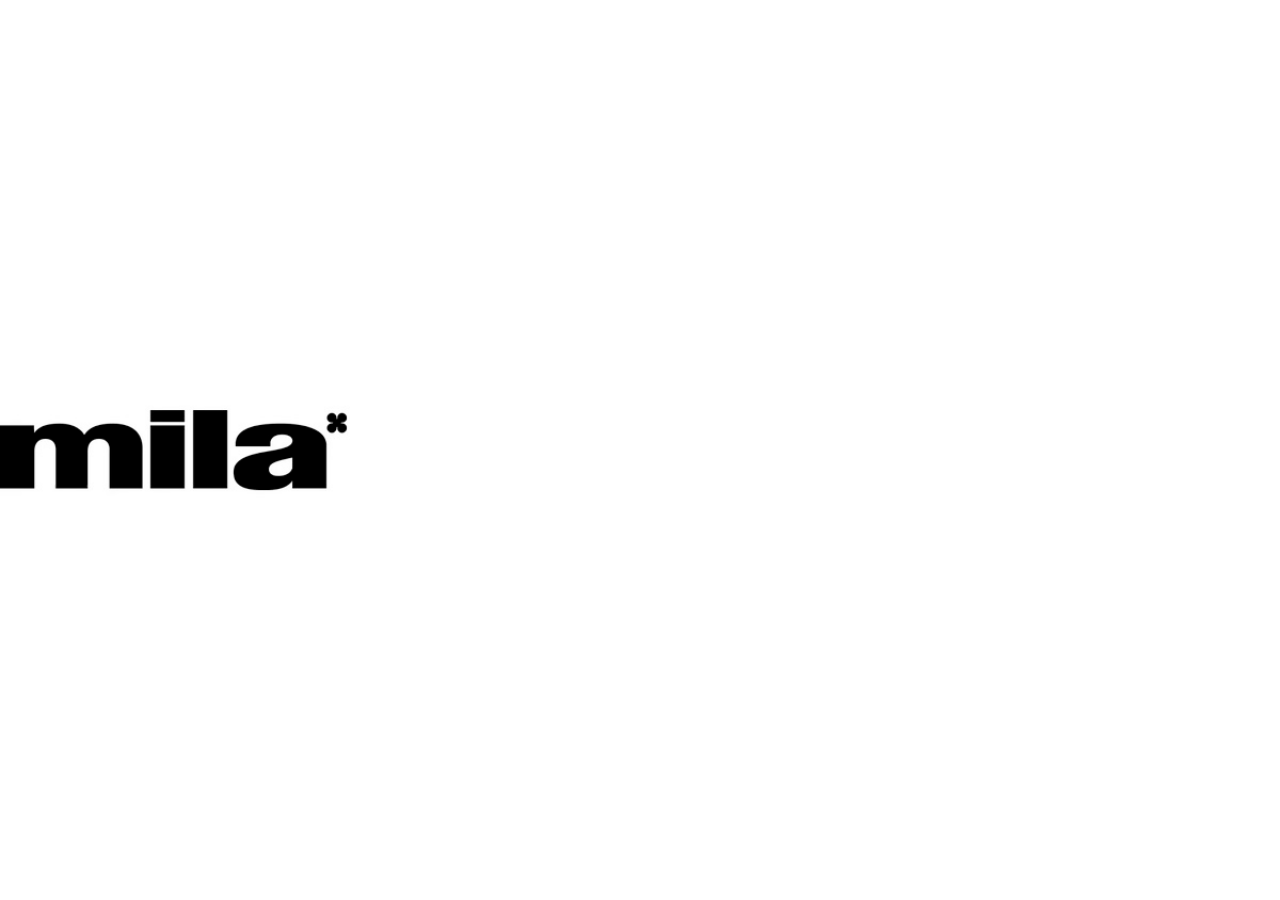
==== commit f6f2543e: "Replace homepage with bouncing-logo holding page while design is finalized - index.html is now a ful" ====
--- a/index.html
+++ b/index.html
@@ -5,15 +5,15 @@
   <meta name="viewport" content="width=device-width, initial-scale=1.0">
   <title>MILA — Made in Latin America</title>
   <meta name="description" content="MILA is a cultural fashion platform and living archive celebrating Latin American design, designers, and identity.">
-  <link rel="canonical" href="https://mila-xi-six.vercel.app/">
-  <link rel="alternate" hreflang="es" href="https://mila-xi-six.vercel.app/">
-  <link rel="alternate" hreflang="x-default" href="https://mila-xi-six.vercel.app/">
+  <link rel="canonical" href="https://madeinlatinamerica.com/">
+  <link rel="alternate" hreflang="es" href="https://madeinlatinamerica.com/">
+  <link rel="alternate" hreflang="x-default" href="https://madeinlatinamerica.com/">
   <!-- Open Graph -->
   <meta property="og:type" content="website">
   <meta property="og:title" content="MILA — Made in Latin America">
   <meta property="og:description" content="MILA is a cultural fashion platform and living archive celebrating Latin American design, designers, and identity.">
-  <meta property="og:url" content="https://mila-xi-six.vercel.app/">
-  <meta property="og:image" content="https://mila-xi-six.vercel.app/assets/logos/hero_crop.png">
+  <meta property="og:url" content="https://madeinlatinamerica.com/">
+  <meta property="og:image" content="https://madeinlatinamerica.com/assets/logos/hero_crop.jpg">
   <meta property="og:locale" content="es_LA">
   <meta property="og:locale:alternate" content="en_US">
   <meta property="og:site_name" content="MILA">
@@ -21,171 +21,64 @@
   <meta name="twitter:card" content="summary_large_image">
   <meta name="twitter:title" content="MILA — Made in Latin America">
   <meta name="twitter:description" content="MILA is a cultural fashion platform and living archive celebrating Latin American design, designers, and identity.">
-  <meta name="twitter:image" content="https://mila-xi-six.vercel.app/assets/logos/hero_crop.png">
+  <meta name="twitter:image" content="https://madeinlatinamerica.com/assets/logos/hero_crop.jpg">
   <!-- Favicon -->
-  <link rel="icon" type="image/png" href="assets/clover-gradient.png">
+  <link rel="icon" type="image/svg+xml" href="assets/favicon.svg">
   <link rel="apple-touch-icon" href="assets/clover-gradient.png">
-  <link rel="stylesheet" href="styles.css">
+  <style>
+    * { margin: 0; padding: 0; box-sizing: border-box; }
+    html, body {
+      height: 100%;
+      background: #FFFFFF;
+      overflow: hidden;
+    }
+    .holding {
+      position: fixed;
+      inset: 0;
+      display: flex;
+      align-items: center;
+      justify-content: center;
+    }
+    /* `contain` rather than `cover`: the wordmark bounces to the edges of the
+       frame, so cropping would clip it. The video's own background is white,
+       so the letterboxed area blends invisibly into the page. */
+    .holding__video {
+      position: relative;
+      z-index: 1;
+      width: 100%;
+      height: 100%;
+      object-fit: contain;
+      display: block;
+    }
+    /* Sits behind the video (not behind the page background), so it only shows
+       through if the video fails to decode or is blocked entirely. */
+    .holding__fallback {
+      position: absolute;
+      z-index: 0;
+      font-family: -apple-system, BlinkMacSystemFont, 'Inter', Helvetica, Arial, sans-serif;
+      font-weight: 900;
+      font-size: clamp(48px, 12vw, 160px);
+      letter-spacing: -0.04em;
+      color: #000000;
+    }
+  </style>
 </head>
 <body>
-  <div class="page-transition"></div>
 
-  <nav class="nav">
-    <ul class="nav__links">
-      <li><a href="culture.html">Culture</a></li>
-      <li><a href="fashion.html">Fashion</a></li>
-    </ul>
-    <a href="/" class="nav__logo">
-      <img src="assets/logo-black.png" alt="mila" class="nav__logo-img">
-    </a>
-    <ul class="nav__links">
-      <li><a href="rsvp.html">RSVP</a></li>
-      <li><a href="studio.html">Studio</a></li>
-    </ul>
-  </nav>
-
-  <main>
-  <h1 class="hero-tagline">MADE IN LATIN AMERICA</h1>
-
-  <section class="hero">
-    <img src="assets/clover-gradient.png" alt="" class="hero__clover-img">
-    <span class="hero__label hero__label--left">Nueva identidad</span>
-    <span class="hero__label hero__label--right">Nueva era</span>
-  </section>
-
-  <div class="divider-line"></div>
-  <h2 class="section-title reveal">Archivo</h2>
-
-  <section class="archivo reveal-stagger">
-    <article class="archivo__card reveal">
-      <div class="archivo__card-img archivo__card-img--editorial"></div>
-      <span class="archivo__card-category">Inspiraci&oacute;n</span>
-      <span class="archivo__card-title">Heat Deforms &mdash; historia editorial</span>
-    </article>
-    <article class="archivo__card reveal">
-      <div class="archivo__card-img archivo__card-img--zut"></div>
-      <span class="archivo__card-category">Cultura &amp; Contexto</span>
-      <span class="archivo__card-title">ZUT: Desde la Guajira hasta Nueva York</span>
-    </article>
-    <article class="archivo__card reveal">
-      <div class="archivo__card-img archivo__card-img--sunset"></div>
-      <span class="archivo__card-category">Archivo</span>
-      <span class="archivo__card-title">Sunset the Journey + Mar&iacute;a Riba: Table For two</span>
-    </article>
-  </section>
-
-  <div class="divider-line"></div>
-  <h2 class="section-title reveal">Calendario</h2>
-
-  <section class="calendario-section reveal">
-    <div class="calendario">
-      <div class="calendario__poster">
-        <div>
-          <div class="calendario__poster-script">Pop-Up</div>
-          <div class="calendario__poster-location">Panama</div>
-          <div class="calendario__poster-dates">Abril 20-23</div>
-          <div class="calendario__poster-venue">MAC Panan<br><small>(Museo de Arte Moderno)</small></div>
-        </div>
-        <div class="calendario__poster-brands-small">
-          San Malo &middot; P&aacute;jaro Lim&oacute;n &middot; Sixxta &middot; Sunset the Journey &middot; Casabana &middot; Crub Crub &middot; Eme y Jota &middot; Flabelus &middot; Macondia &middot; Mara&iacute; &middot; Mercedes Salazar &middot; Sophia Lerner &middot; Teresa &middot; Zereno &middot; Zut &middot; Ribot &middot; Vale Rubio &middot; Gal &middot; Hipnos &middot; Bah&iacute;a &middot; Nicole Cochon &middot; Anca Ravelo &middot; Legare &middot; Amarante &middot; Et&eacute;rea &middot; Bahama Mama &middot; Casalea &middot; Elo&iacute;sa &middot; Nawa &middot; Carlita
-        </div>
-      </div>
-      <div class="calendario__info">
-        <div class="calendario__info-header">Una curadur&iacute;a de<br>dise&ntilde;o latinoamericano</div>
-        <div class="calendario__brands">
-          <span>San Malo</span><span>Ribot</span>
-          <span>P&aacute;jarolim&oacute;n</span><span>Vale Rubio</span>
-          <span>Sixxta</span><span>Gal</span>
-          <span>Sunset the Journey</span><span>Hipnos</span>
-          <span>Casabana</span><span>Bah&iacute;a</span>
-          <span>Crub Crub</span><span>Nicole Cochon</span>
-          <span>Eme y Jota</span><span>Anca Ravelo</span>
-          <span>Flabelus</span><span>Legare</span>
-          <span>Macondia</span><span>Amarante</span>
-          <span>Mara&iacute;</span><span>Et&eacute;rea</span>
-          <span>Mercedes Salazar</span><span>Bahama Mama</span>
-          <span>Sophia Lerner</span><span>Casalea</span>
-          <span>Teresa</span><span>Elo&iacute;sa</span>
-          <span>Zereno</span><span>Nawa</span>
-          <span>Zut</span><span>Carlita</span>
-        </div>
-      </div>
-    </div>
-  </section>
+  <main class="holding">
+    <span class="holding__fallback" aria-hidden="true">mila*</span>
+    <video
+      class="holding__video"
+      src="assets/mila_bounce_loop.mp4"
+      poster="assets/mila_bounce_poster.jpg"
+      autoplay
+      loop
+      muted
+      playsinline
+      disablepictureinpicture
+      aria-label="MILA — Made in Latin America">
+    </video>
   </main>
 
-  <footer class="footer-black">
-    <div class="footer-black__left">
-      <span class="footer-black__label">Contacto</span>
-      <ul class="footer-black__socials">
-        <li><a href="#" aria-label="Facebook">f</a></li>
-        <li><a href="#" aria-label="Instagram"><svg width="16" height="16" viewBox="0 0 24 24" fill="none" stroke="currentColor" stroke-width="2" stroke-linecap="round" stroke-linejoin="round"><rect x="2" y="2" width="20" height="20" rx="5" ry="5"/><circle cx="12" cy="12" r="5"/><circle cx="17.5" cy="6.5" r="1.5" fill="currentColor" stroke="none"/></svg></a></li>
-        <li><a href="#" aria-label="X/Twitter"><svg width="16" height="16" viewBox="0 0 24 24" fill="currentColor"><path d="M18.244 2.25h3.308l-7.227 8.26 8.502 11.24H16.17l-5.214-6.817L4.99 21.75H1.68l7.73-8.835L1.254 2.25H8.08l4.713 6.231zm-1.161 17.52h1.833L7.084 4.126H5.117z"/></svg></a></li>
-        <li><a href="#" aria-label="TikTok"><svg width="16" height="16" viewBox="0 0 24 24" fill="currentColor"><path d="M19.59 6.69a4.83 4.83 0 0 1-3.77-4.25V2h-3.45v13.67a2.89 2.89 0 0 1-2.88 2.5 2.89 2.89 0 0 1 0-5.78 2.92 2.92 0 0 1 .88.13V9.4a6.84 6.84 0 0 0-1-.05A6.33 6.33 0 0 0 3 15.57 6.33 6.33 0 0 0 9.37 22a6.33 6.33 0 0 0 6.38-6.22V9.4a8.16 8.16 0 0 0 3.84.96V7.04a4.84 4.84 0 0 1-.01-.35Z"/></svg></a></li>
-      </ul>
-    </div>
-    <div class="footer-black__right">
-      <img src="assets/logo-white.png" alt="mila" class="footer__logo-img">
-      <span class="footer-black__tagline">Made in Latin America</span>
-    </div>
-  </footer>
-
-  <script type="application/ld+json">
-  {
-    "@context": "https://schema.org",
-    "@graph": [
-      {
-        "@type": "Organization",
-        "@id": "https://mila-xi-six.vercel.app/#organization",
-        "name": "MILA",
-        "alternateName": "Made in Latin America",
-        "url": "https://mila-xi-six.vercel.app/",
-        "logo": "https://mila-xi-six.vercel.app/assets/logo-black.png",
-        "description": "Cultural fashion platform and living archive of Latin American fashion. MILA curates editorials, events, and brand collaborations celebrating Latin American design and identity.",
-        "foundingDate": "2026",
-        "knowsAbout": ["Latin American fashion", "Latin American design", "cultural fashion", "emerging designers", "fashion curation", "brand collaborations"],
-        "areaServed": "Latin America"
-      },
-      {
-        "@type": "WebSite",
-        "@id": "https://mila-xi-six.vercel.app/#website",
-        "name": "MILA — Made in Latin America",
-        "url": "https://mila-xi-six.vercel.app/",
-        "publisher": { "@id": "https://mila-xi-six.vercel.app/#organization" },
-        "inLanguage": ["es", "en"],
-        "description": "A cultural fashion platform and living archive celebrating Latin American design, designers, and identity."
-      },
-      {
-        "@type": "WebPage",
-        "@id": "https://mila-xi-six.vercel.app/",
-        "name": "MILA — Made in Latin America",
-        "url": "https://mila-xi-six.vercel.app/",
-        "isPartOf": { "@id": "https://mila-xi-six.vercel.app/#website" },
-        "about": { "@id": "https://mila-xi-six.vercel.app/#organization" },
-        "inLanguage": "es"
-      }
-    ]
-  }
-  </script>
-
-  <script>
-    function fitTagline() {
-      var el = document.querySelector('.hero-tagline');
-      if (!el) return;
-      var span = document.createElement('span');
-      span.style.cssText = 'position:absolute;visibility:hidden;white-space:nowrap;font:400 100px/1 "Neue Haas Grotesk","Helvetica Neue",Helvetica,Arial,sans-serif;letter-spacing:-0.03em;text-transform:uppercase';
-      span.textContent = el.textContent;
-      document.body.appendChild(span);
-      var textW = span.offsetWidth;
-      document.body.removeChild(span);
-      var targetW = window.innerWidth;
-      var pad = parseFloat(getComputedStyle(document.documentElement).getPropertyValue('--pad')) || 32;
-      var availW = targetW - pad * 2;
-      el.style.fontSize = (availW / textW * 100) + 'px';
-    }
-    document.fonts.ready.then(fitTagline);
-    window.addEventListener('resize', fitTagline);
-  </script>
-  <script src="motion.js"></script>
 </body>
 </html>
